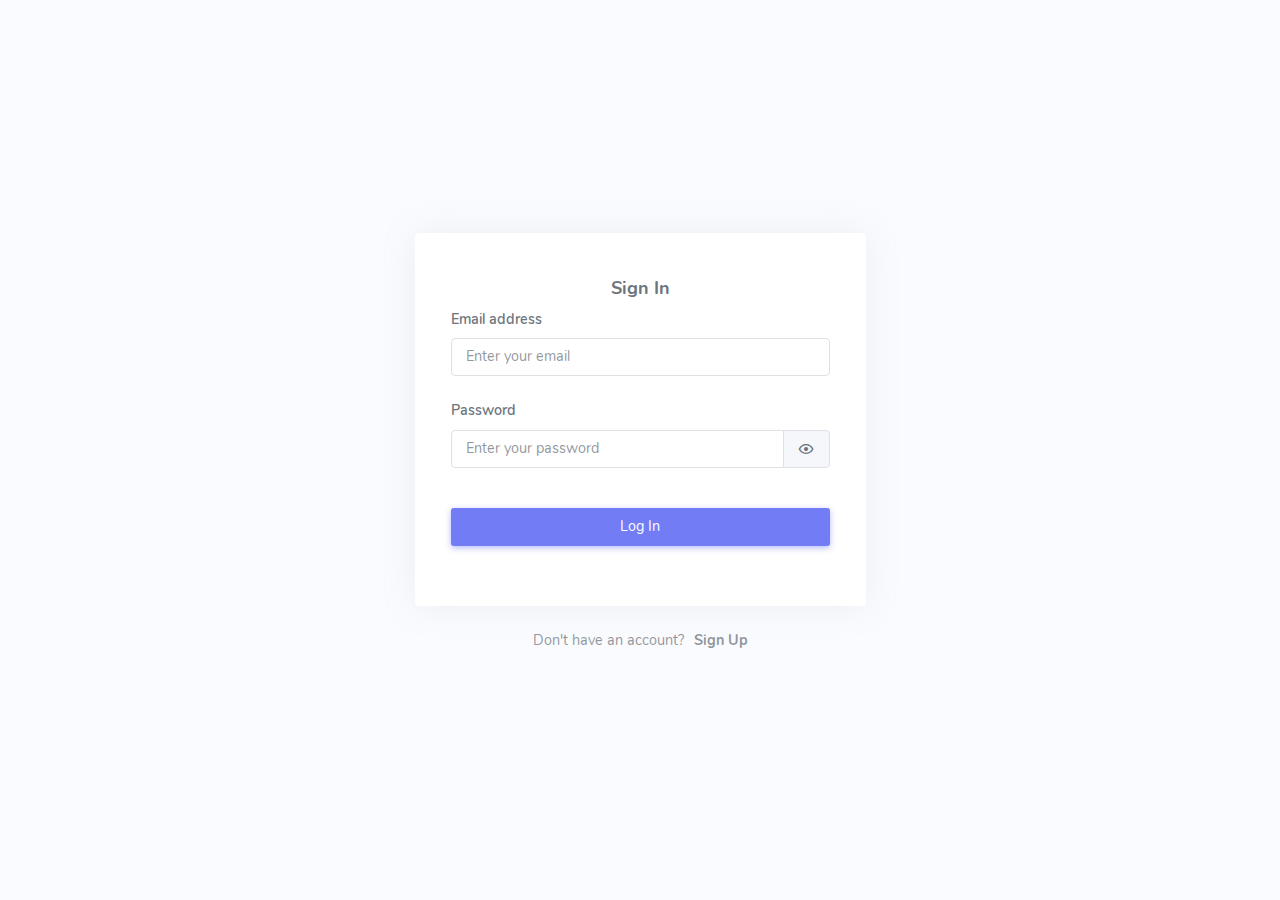
==== index.html @ 923b842b "initial commit" ====
<!DOCTYPE html>
<html lang="en">
<head>
    <meta charset="utf-8" />
    <title>Log In | To-do App</title>
    <meta name="csrf-token" content="{{ csrf_token() }}">
    <meta name="viewport" content="width=device-width, initial-scale=1.0">
    <meta content="A fully featured admin theme which can be used to build CRM, CMS, etc." name="description" />
    <meta content="Coderthemes" name="author" />

    <!-- Theme Config Js -->
    <script src="assets/js/hyper-config.js"></script>

    <!-- App css -->
    <link href="assets/css/app-saas.min.css" rel="stylesheet" type="text/css" id="app-style" />

    <!-- Icons css -->
    <link href="assets/css/icons.min.css" rel="stylesheet" type="text/css" />
</head>

<body class="authentication-bg position-relative">
    <div class="account-pages pt-2 pt-sm-5 pb-4 pb-sm-5 position-relative">
        <div class="container">
            <div class="row justify-content-center">
                <div class="col-xxl-4 col-lg-5">
                    <div class="card">

                        <div class="card-body p-4">
                            
                            <div class="text-center w-75 m-auto">
                                <h4 class="text-dark-50 text-center pb-0 fw-bold">Sign In</h4>
                            </div>

                            <form action="#">
                                <div class="mb-3">
                                    <label for="email" class="form-label">Email address</label>
                                    <input class="form-control" type="email" id="email" required="" placeholder="Enter your email">
                                    <p class="error-message text-danger" id="email-error"></p>
                                </div>

                                <div class="mb-3">
                                    <label for="password" class="form-label">Password</label>
                                    <div class="input-group input-group-merge">
                                        <input type="password" id="password" class="form-control" placeholder="Enter your password">
                                        <div class="input-group-text" data-password="false">
                                            <span class="password-eye"></span>
                                        </div>
                                    </div>
                                    <p class="error-message text-danger" id="password-error"></p>
                                </div>

                                <div class="mb-3 mb-0 text-center d-grid">
                                    <p class="text-danger" id="account-error"></p>

                                    <button id="login" type="button" class="btn btn-primary">  
                                        <span id="title">Log In</span>
                                        <span id="spinner" class="spinner-border spinner-border-sm" role="status" aria-hidden="true"></span><span class="visually-hidden">Loading...</span>
                                    </button>
                                </div>
                            </form>
                        </div> <!-- end card-body -->
                    </div>
                    <!-- end card -->

                    <div class="row mt-3">
                        <div class="col-12 text-center">
                            <p class="text-muted">Don't have an account? <a href="register.html" class="text-muted ms-1"><b>Sign Up</b></a></p>
                        </div> <!-- end col -->
                    </div>
                    <!-- end row -->

                </div> <!-- end col -->
            </div>
            <!-- end row -->
        </div>
        <!-- end container -->
    </div>
    <!-- end page -->

    <!-- Vendor js -->
    <script src="assets/js/vendor.min.js"></script>
    
    <!-- App js -->
    <script src="assets/js/general.js"></script>
    <script src="assets/js/pages/demo.login.js"></script>
    <script src="assets/js/app.min.js"></script>
</body>
</html>
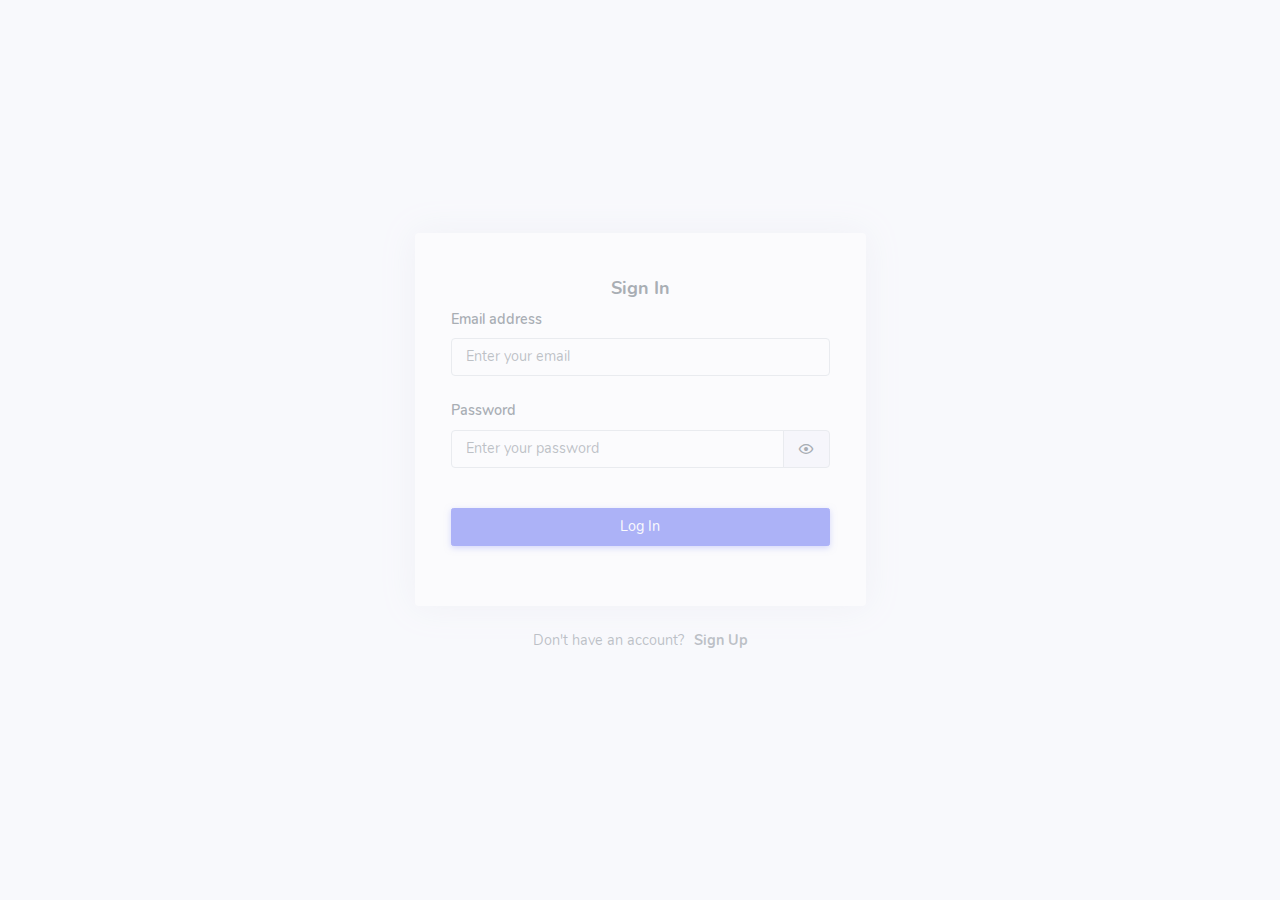
==== commit da456ef5: "Added module task trash" ====
--- a/index.html
+++ b/index.html
@@ -3,7 +3,7 @@
 <html lang="en">
 <head>
     <meta charset="utf-8" />
-    <title>Log In | To-do App</title>
+    <title>Log In | Task App</title>
     <meta name="csrf-token" content="{{ csrf_token() }}">
     <meta name="viewport" content="width=device-width, initial-scale=1.0">
     <meta content="A fully featured admin theme which can be used to build CRM, CMS, etc." name="description" />
@@ -20,6 +20,14 @@
 </head>
 
 <body class="authentication-bg position-relative">
+    <!-- Pre-loader -->
+	<div id="preloader">
+		<div id="status">
+			 <div class="bouncing-loader"><div ></div><div ></div><div ></div></div>
+		</div>
+	</div>
+	<!-- End Preloader-->
+    
     <div class="account-pages pt-2 pt-sm-5 pb-4 pb-sm-5 position-relative">
         <div class="container">
             <div class="row justify-content-center">
